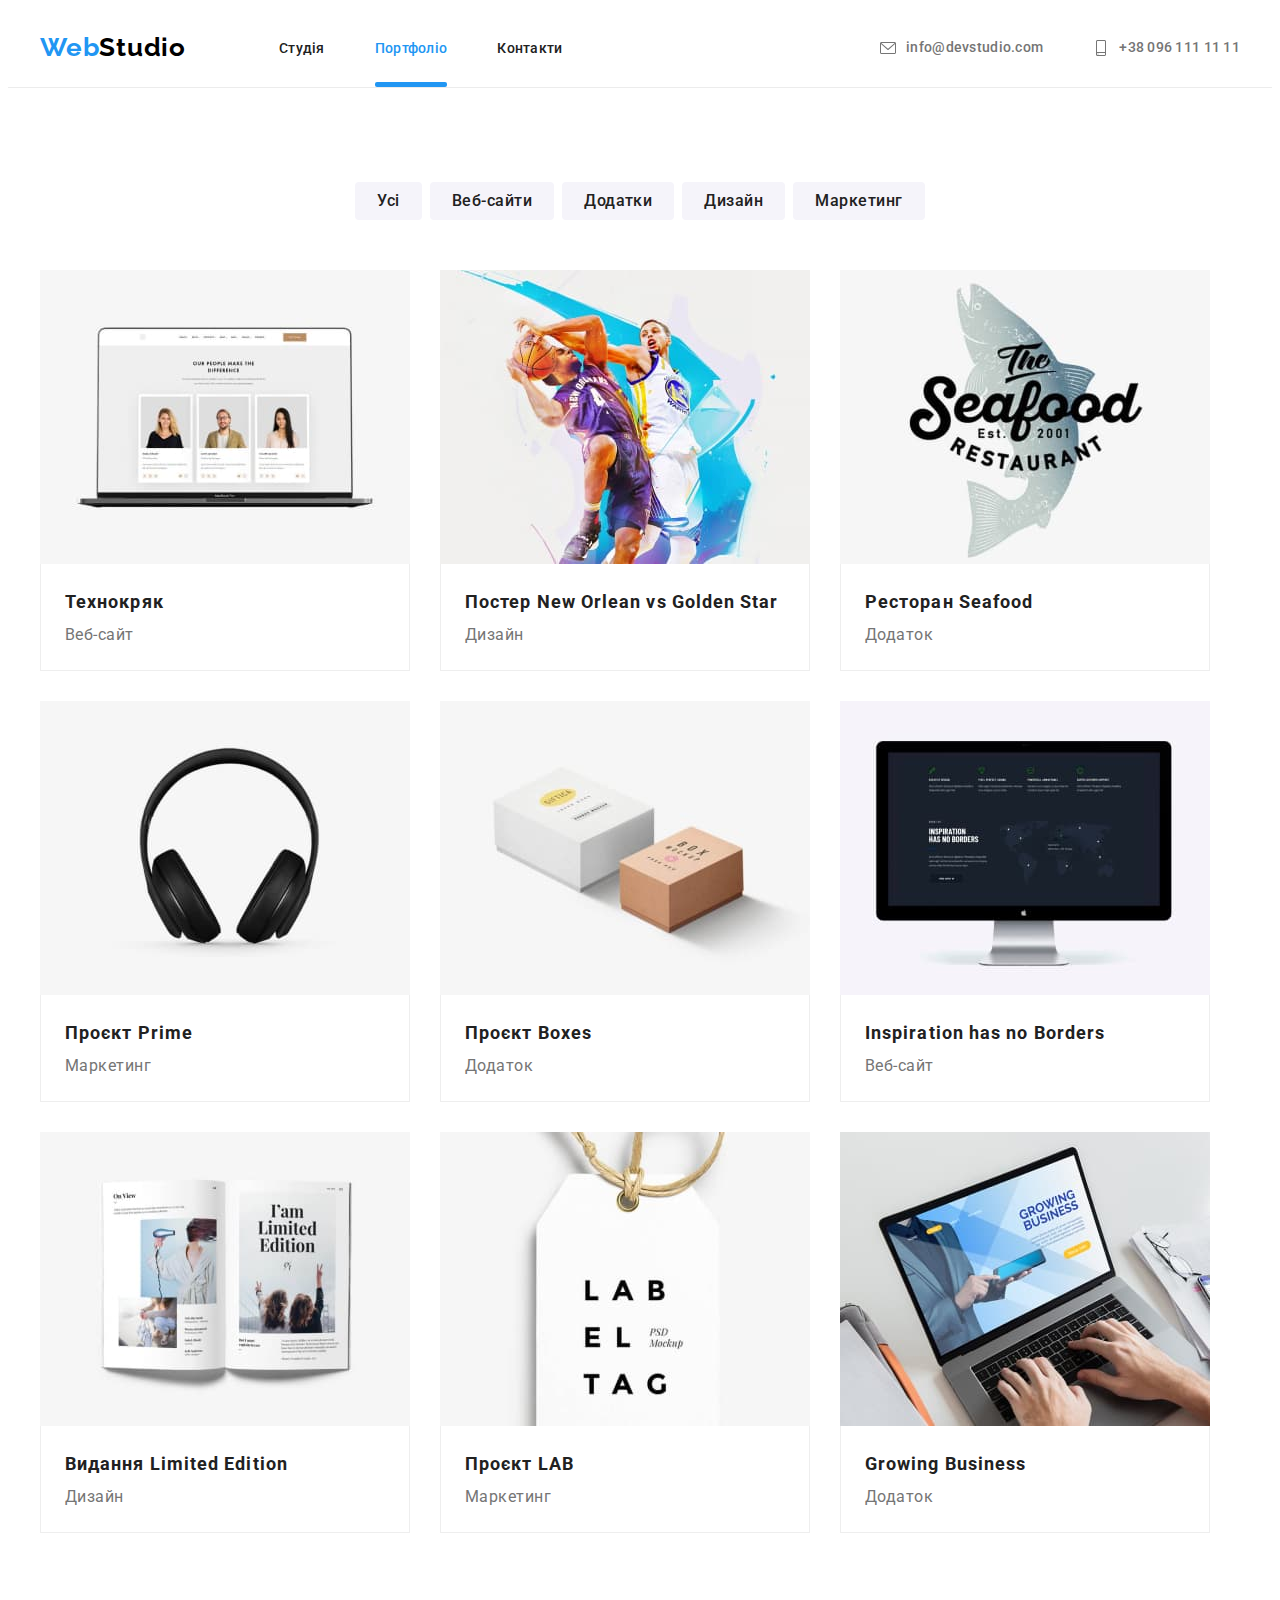
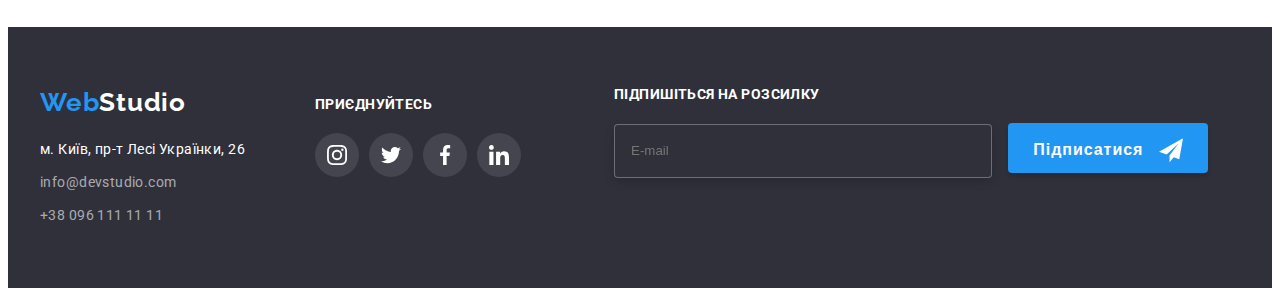
==== portfolio.html @ 396f87bf "Create Rep" ====
<!DOCTYPE html>
<html lang="uk">
  <head>
    <meta charset="UTF-8" />
    <meta http-equiv="X-UA-Compatible" content="IE=edge" />
    <meta name="viewport" content="width=device-width, initial-scale=1.0" />
    <title>Портфоліо</title>
    <link rel="preconnect" href="https://fonts.googleapis.com" />
    <link rel="preconnect" href="https://fonts.gstatic.com" crossorigin />
    <link
      href="https://fonts.googleapis.com/css2?family=Raleway:wght@700&family=Roboto:wght@400;500;700;900&display=swap"
      rel="stylesheet"
    />
    <link
      rel="stylesheet"
      href="https://cdnjs.cloudflare.com/ajax/libs/modern-normalize/1.1.0/modern-normalize.min.css"
      integrity="sha512-wpPYUAdjBVSE4KJnH1VR1HeZfpl1ub8YT/NKx4PuQ5NmX2tKuGu6U/JRp5y+Y8XG2tV+wKQpNHVUX03MfMFn9Q=="
      crossorigin="anonymous"
      referrerpolicy="no-referrer"
    />
    <link rel="stylesheet" href="./css/styles.css" />
  </head>
  <body>
    <!-- Шапка -->
    <header class="header">
      <div class="conteiner header-div">
        <nav class="flex nav-header">
          <a href="./index.html" class="logo"> <span class="web">Web</span>Studio </a>
          <ul class="list flex">
            <li>
              <a href="./index.html" class="header-link">Студія</a>
            </li>
            <li>
              <a href="./portfolio.html" class="header-link active">Портфоліо</a>
            </li>
            <li>
              <a href="/" class="header-link">Контакти</a>
            </li>
          </ul>
        </nav>
        <ul class="list flex head-ul">
          <!-- Посилання на почту -->
          <li class="li-header">
            <a href="mailto:info@devstudio.com" class="header-tel"
              ><svg class="header-icon">
                <use href="./images/icons.svg#icon-mail"></use></svg
              >info@devstudio.com</a
            >
          </li>
          <!-- Посилання на телефон -->
          <li>
            <a href="tel:+380961111111" class="header-tel"
              ><svg class="header-icon">
                <use href="./images/icons.svg#icon-smartphone"></use></svg
              >+38 096 111 11 11</a
            >
          </li>
        </ul>
      </div>
    </header>
    <!-- Меин -->
    <main>
      <section class="section">
        <div class="conteiner">
          <h1 hidden>Список</h1>
          <ul class="list flex portfo-btn">
            <li><button type="button" class="portfolio-btn">Усі</button></li>
            <li><button type="button" class="portfolio-btn">Веб-сайти</button></li>
            <li><button type="button" class="portfolio-btn">Додатки</button></li>
            <li><button type="button" class="portfolio-btn">Дизайн</button></li>
            <li><button type="button" class="portfolio-btn">Маркетинг</button></li>
          </ul>
          <ul class="list flex wrap">
            <li>
              <div class="overlay">
                <img src="./images/Технокряк.jpg" alt="Технокряк" width="370" height="294" />
                <div class="box">
                  <p class="technocrack">
                    Ресурс пропонує комплексні пропозиції з різним рівнем функціоналу та сервісів.
                    Все це дозволить відвідувачу отримати вичерпні відомості про компанію чи
                    приватну особу.
                  </p>
                </div>
              </div>
              <div class="cont-wrap">
                <h2 class="portfolio-tittle">Технокряк</h2>
                <p class="portfolio-text">Веб-сайт</p>
              </div>
            </li>
            <li>
              <div class="overlay">
                <img
                  src="./images/Постер.jpg"
                  alt="Баскетбольний постер"
                  width="370"
                  height="294"
                />
                <div class="box">
                  <p class="technocrack">
                    Ресурс пропонує комплексні пропозиції з різним рівнем функціоналу та сервісів.
                    Все це дозволить відвідувачу отримати вичерпні відомості про компанію чи
                    приватну особу.
                  </p>
                </div>
              </div>
              <div class="cont-wrap">
                <h2 class="portfolio-tittle">Постер New Orlean vs Golden Star</h2>
                <p class="portfolio-text">Дизайн</p>
              </div>
            </li>
            <li>
              <div class="overlay">
                <img
                  src="./images/Ресторан.jpg"
                  alt="Ресторан морскої їжі"
                  width="370"
                  height="294"
                />
                <div class="box">
                  <p class="technocrack">
                    Ресурс пропонує комплексні пропозиції з різним рівнем функціоналу та сервісів.
                    Все це дозволить відвідувачу отримати вичерпні відомості про компанію чи
                    приватну особу.
                  </p>
                </div>
              </div>
              <div class="cont-wrap">
                <h2 class="portfolio-tittle">Ресторан Seafood</h2>
                <p class="portfolio-text">Додаток</p>
              </div>
            </li>
            <li>
              <div class="overlay">
                <img src="./images/Навушники.jpg" alt="Навушники" width="370" height="294" />
                <div class="box">
                  <p class="technocrack">
                    Ресурс пропонує комплексні пропозиції з різним рівнем функціоналу та сервісів.
                    Все це дозволить відвідувачу отримати вичерпні відомості про компанію чи
                    приватну особу.
                  </p>
                </div>
              </div>
              <div class="cont-wrap">
                <h2 class="portfolio-tittle">Проєкт Prime</h2>
                <p class="portfolio-text">Маркетинг</p>
              </div>
            </li>
            <li>
              <div class="overlay">
                <img src="./images/Коробки.jpg" alt="Коробки" width="370" height="294" />
                <div class="box">
                  <p class="technocrack">
                    Ресурс пропонує комплексні пропозиції з різним рівнем функціоналу та сервісів.
                    Все це дозволить відвідувачу отримати вичерпні відомості про компанію чи
                    приватну особу.
                  </p>
                </div>
              </div>
              <div class="cont-wrap">
                <h2 class="portfolio-tittle">Проєкт Boxes</h2>
                <p class="portfolio-text">Додаток</p>
              </div>
            </li>
            <li>
              <div class="overlay">
                <img src="./images/Монітор.jpg" alt="Монітор" width="370" height="294" />
                <div class="box">
                  <p class="technocrack">
                    Ресурс пропонує комплексні пропозиції з різним рівнем функціоналу та сервісів.
                    Все це дозволить відвідувачу отримати вичерпні відомості про компанію чи
                    приватну особу.
                  </p>
                </div>
              </div>
              <div class="cont-wrap">
                <h2 class="portfolio-tittle">Inspiration has no Borders</h2>
                <p class="portfolio-text">Веб-сайт</p>
              </div>
            </li>
            <li>
              <div class="overlay">
                <img src="./images/Журнал.jpg" alt="Журнал" width="370" height="294" />
                <div class="box">
                  <p class="technocrack">
                    Ресурс пропонує комплексні пропозиції з різним рівнем функціоналу та сервісів.
                    Все це дозволить відвідувачу отримати вичерпні відомості про компанію чи
                    приватну особу.
                  </p>
                </div>
              </div>
              <div class="cont-wrap">
                <h2 class="portfolio-tittle">Видання Limited Edition</h2>
                <p class="portfolio-text">Дизайн</p>
              </div>
            </li>
            <li>
              <div class="overlay">
                <img src="./images/Бірка.jpg" alt="Бірка" width="370" height="294" />
                <div class="box">
                  <p class="technocrack">
                    Ресурс пропонує комплексні пропозиції з різним рівнем функціоналу та сервісів.
                    Все це дозволить відвідувачу отримати вичерпні відомості про компанію чи
                    приватну особу.
                  </p>
                </div>
              </div>
              <div class="cont-wrap">
                <h2 class="portfolio-tittle">Проєкт LAB</h2>
                <p class="portfolio-text">Маркетинг</p>
              </div>
            </li>
            <li>
              <div class="overlay">
                <img src="./images/Ноутбук.jpg" alt="Ноутбук" width="370" height="294" />
                <div class="box">
                  <p class="technocrack">
                    Ресурс пропонує комплексні пропозиції з різним рівнем функціоналу та сервісів.
                    Все це дозволить відвідувачу отримати вичерпні відомості про компанію чи
                    приватну особу.
                  </p>
                </div>
              </div>
              <div class="cont-wrap">
                <h2 class="portfolio-tittle">Growing Business</h2>
                <p class="portfolio-text">Додаток</p>
              </div>
            </li>
          </ul>
        </div>
      </section>
    </main>
    <!-- Футер -->
    <footer class="basement">
      <div class="conteiner flex">
        <div>
          <a href="https://vanvalera.github.io/goit-markup-hw-02/index.html" class="logo-footer">
            <span class="web">Web</span>Studio
          </a>
          <address class="style-address">
            <ul class="list">
              <li class="item-footer">
                <a href="https://goo.gl/maps/cJ9QzEwfVTvkRfvY8" class="list-address"
                  >м. Київ, пр-т Лесі Українки, 26</a
                >
              </li>
              <li class="item-footer">
                <a href="mailto:info@devstudio.com" class="list-tel">info@devstudio.com</a>
              </li>
              <li class="item-footer">
                <a href="tel:+380961111111" class="list-tel">+38 096 111 11 11</a>
              </li>
            </ul>
          </address>
        </div>
        <div class="footer-social">
          <h3 class="tittle-add">приєднуйтесь</h3>
          <ul class="flex list">
            <li class="Developer">
              <a href="/" class="icons-list-team borders"
                ><svg class="icon-our-team">
                  <use href="./images/icons.svg#icon-instagram"></use></svg
              ></a>
            </li>
            <li class="Developer">
              <a href="/" class="icons-list-team borders"
                ><svg class="icon-our-team">
                  <use href="./images/icons.svg#icon-twitter"></use></svg
              ></a>
            </li>
            <li class="Developer">
              <a href="/" class="icons-list-team borders"
                ><svg class="icon-our-team">
                  <use href="./images/icons.svg#icon-facebook"></use></svg
              ></a>
            </li>
            <li class="Developer">
              <a href="/" class="icons-list-team borders"
                ><svg class="icon-our-team">
                  <use href="./images/icons.svg#icon-linkedin"></use></svg
              ></a>
            </li>
          </ul>
        </div>
        <form class="footer-form">
          <label for="join" class="form-label-foot">Підпишіться на розсилку</label>
          <input type="email" class="form-input-foot" name="join" id="join" placeholder="E-mail" />
          <button type="submit" class="button-foot">
            Підписатися
            <span
              ><svg class="join-foot-icon">
                <use href="./images/icon-close.svg#icon-icon-send"></use></svg
            ></span>
          </button>
        </form>
      </div>
    </footer>
  </body>
</html>
---- css/styles.css ----
:root {
  --primary-header-color: #212121;
  --second-header-color: #757575;
  --accent-header-color: #2196f3;
  --primary-body-color: #ffffff;
  --second-body-color: #212121;
  --accent-body-color: #2196f3;
  --primary-footer-color: #ffffff;
  --second-footer-color: #2f303a;
  --accent-footer-color: #2196f3;
  --icons-primary-color: #afb1b8;
  --main-transition: 250ms cubic-bezier(0.4, 0, 0.2, 1);
}
body {
  font-family: 'Roboto', 'Raleway';
  color: #ffffff;
}
p,
h1,
h2,
h3,
h4,
h5,
h6 {
  margin: 0px;
}
ul {
  margin: 0px;
  padding-left: 0px;
}
img {
  display: block;
  max-height: 100%;
}
.list {
  list-style: none;
}
.flex {
  display: flex;
}
.conteiner {
  width: 1200px;
  padding: 0px 15px;
  margin: 0px auto;
}
.section {
  padding-top: 94px;
  padding-bottom: 94px;
}
/* ----------Header--------- */
.header {
  border-bottom: 1px solid #ececec;
}
.header-div {
  display: flex;
  align-items: center;
}
.nav-header {
  align-items: center;
}
.logo {
  padding-top: 24px;
  padding-bottom: 24px;

  color: #000000;
  font-family: 'Raleway';
  font-weight: 700;
  font-size: 26px;
  line-height: 1.19;
  letter-spacing: 0.03em;
  text-decoration: none;
}
.web {
  color: var(--accent-header-color);
}
.nav-header > ul {
  margin-left: 93px;
}
.nav-header li:not(:last-child) {
  margin-right: 50px;
}
.header-link {
  padding-top: 32px;
  padding-bottom: 31px;

  color: var(--primary-header-color);
  font-weight: 500;
  font-size: 14px;
  line-height: 1.14;
  letter-spacing: 0.02em;
  text-decoration: none;
  transition: var(--main-transition);
}
.li-header {
  margin-right: 50px;
}
.head-ul {
  margin-left: auto;
}
.header-tel {
  display: flex;
  align-items: center;
  padding-top: 32px;
  padding-bottom: 31px;

  color: var(--second-header-color);
  font-weight: 500;
  font-size: 14px;
  line-height: 1.14;
  letter-spacing: 0.02em;
  text-decoration: none;
  transition: var(--main-transition);
}
.header-link:hover,
.header-link:focus,
.header-tel:focus,
.header-tel:hover {
  color: var(--accent-header-color);
}
.header-icon {
  height: 16px;
  width: 16px;
  margin-right: 10px;
  fill: currentColor;
}
/* ---------Body---------- */
.hero {
  padding-top: 200px;
  padding-bottom: 200px;
  max-width: 1600px;
  height: 600px;
  margin-left: auto;
  margin-right: auto;
  background-image: linear-gradient(rgba(47, 48, 58, 0.4), rgba(47, 48, 58, 0.4)),
    url('../images/BackgroundFon.jpg');
  background-repeat: no-repeat;
}
.hero > .conteiner {
  text-align: center;
}
.hero-tittle {
  margin-bottom: 30px;

  color: var(--primary-body-color);
  font-weight: 900;
  font-size: 44px;
  line-height: 1.36;
  text-align: center;
  letter-spacing: 0.06em;
  text-transform: uppercase;
}
.hero-button {
  font-family: inherit;
  font-weight: 700;
  font-size: 16px;
  line-height: 1.88;
  align-items: center;
  text-align: center;
  letter-spacing: 0.06em;
  color: var(--second-body-color);
  width: 216px;
  height: 50px;
  cursor: pointer;
  box-shadow: 0px 4px 4px rgba(0, 0, 0, 0.15);
  border-radius: 4px;
  border-style: none;
}
.hero-button:hover,
.hero-button:focus {
  background: var(--accent-body-color);
  color: var(--primary-body-color);
  transition: var(--main-transition);
}

/* --------Opportunity-------- */
.opportunity > li:not(:last-child) {
  margin-right: 30px;
}
.opportunity {
  margin: 0px auto;
}
.opportunity > li {
  max-width: 270px;
}
.tittle-opportunity {
  margin-bottom: 10px;
  font-weight: 700;
  font-size: 14px;
  line-height: 1.14;
  letter-spacing: 0.03em;
  text-transform: uppercase;
  color: var(--second-body-color);
}
.text-opportunity {
  font-weight: 400;
  font-size: 14px;
  line-height: 1.71;
  letter-spacing: 0.03em;
  color: #757575;
}
.tittle-section {
  margin-bottom: 50px;
  font-weight: 700;
  font-size: 36px;
  line-height: 1.17;
  text-align: center;
  letter-spacing: 0.03em;
  color: var(--second-body-color);
}
.svg-opportunity {
  margin-bottom: 30px;
  display: flex;
  width: 270px;
  height: 120px;
  align-items: center;
  justify-content: center;
  background: #f5f4fa;
  border-radius: 4px;
  border: ;
}
.svg-icon-oppor {
  width: 70px;
  height: 70px;
}
/* ---------What We DO-------- */
.we-do > li:not(:last-child) {
  margin-right: 30px;
}
.section.what-we-do {
  padding-top: 0px;
}
/* ---------Section Наша Команда---------- */
.hero-team {
  background: #f5f4fa;
}
.tittle-team {
  margin-bottom: 50px;
  font-weight: 700;
  font-size: 36px;
  line-height: 1.17;
  text-align: center;
  letter-spacing: 0.03em;
  color: var(--second-body-color);
}
.tittle-team-worker {
  margin-top: 30px;
  margin-bottom: 10px;
  font-weight: 500;
  font-size: 16px;
  line-height: 1.19;
  text-align: center;
  letter-spacing: 0.03em;
  color: var(--second-body-color);
}
.list-worker {
  box-shadow: 0px 1px 3px rgba(0, 0, 0, 0.12), 0px 1px 1px rgba(0, 0, 0, 0.14),
    0px 2px 1px rgba(0, 0, 0, 0.2);
  border-radius: 0px 0px 4px 4px;
  background: var(--primary-body-color);
}
.hero-team .list-worker:not(:last-child) {
  margin-right: 30px;
}
.tittle-worker-text {
  margin-bottom: 16px;
  font-size: 16px;
  line-height: 1.19;
  text-align: center;
  letter-spacing: 0.03em;
  color: #757575;
}
.hero-team ul {
  margin: 0px;
}
.icons-list-team {
  display: flex;
  align-items: center;
  justify-content: center;
  width: 44px;
  height: 44px;
  fill: var(--icons-primary-color);
  transition: fill var(--main-transition);
}
.Developer:not(:last-child) {
  margin-right: 10px;
}
.Igor {
  margin-left: 32px;
  margin-bottom: 30px;
}
.icon-our-team {
  width: 20px;
  height: 20px;
}

.icons-list-team:hover,
.icons-list-team:focus {
  background-color: #2196f3;
  fill: var(--primary-body-color);
  border-radius: 50%;
}
/* -------Section Our Clients------- */
.link-svg-clients {
  display: flex;
  align-items: center;
  justify-content: center;
  width: 170px;
  height: 92px;
  border: 1px solid #afb1b8;
  border-radius: 4px;
  fill: #afb1b8;
  transition: var(--main-transition);
}
.link-svg-clients:hover {
  fill: #2196f3;
  border: 1px solid #2196f3;
}
.svg-clients {
  width: 106px;
  height: 60px;
}
.tittle-clients {
  margin-bottom: 50px;
  font-weight: 700;
  font-size: 36px;
  line-height: 42px;
  text-align: center;
  letter-spacing: 0.03em;
  color: #212121;
}
.flex-list-li:not(:last-child) {
  margin-right: 30px;
}
/* --------footer---------- */
.basement {
  padding-top: 60px;
  padding-bottom: 60px;
  background: var(--second-footer-color);
}
.logo-footer {
  font-family: 'Raleway';
  font-weight: 700;
  font-size: 26px;
  line-height: 1.19;
  letter-spacing: 0.03em;
  color: var(--primary-footer-color);
  text-decoration: none;
}
.list-address {
  margin-bottom: 9px;
  font-weight: 400;
  font-size: 14px;
  line-height: 1.71;
  letter-spacing: 0.03em;
  color: var(--primary-footer-color);
  text-decoration: none;
  transition: var(--main-transition);
}
.list-tel {
  font-size: 14px;
  line-height: 1.71;
  letter-spacing: 0.03em;
  color: rgba(255, 255, 255, 0.6);
  text-decoration: none;
  transition: var(--main-transition);
}
.list-tel:hover,
.list-tel:focus {
  color: var(--accent-footer-color);
}
.list-address:hover,
.list-address:focus {
  color: var(--accent-footer-color);
}
.style-address {
  padding-top: 20px;
  font-style: inherit;
}
.basement ul {
  margin-top: 0px;
  margin-bottom: 0px;
}
.item-footer:not(:last-child) {
  margin-bottom: 9px;
}
.footer-social {
  margin-top: 10px;
  margin-left: 70px;
}
.tittle-add {
  margin-bottom: 20px;
  font-weight: 700;
  font-size: 14px;
  line-height: 1.14;
  letter-spacing: 0.03em;
  text-transform: uppercase;

  color: #ffffff;
}
.icons-list-team.borders {
  fill: #ffffff;
  border-radius: 50%;
  background: rgba(255, 255, 255, 0.1);
  transition: var(--main-transition);
}
.icons-list-team.borders:hover,
.icons-list-team.borders:focus {
  background-color: #2196f3;
}
/* ---------Body Portfolio---------- */
.portfolio-btn {
  margin-bottom: 50px;
  padding: 6px 22px;
  font-family: inherit;
  font-weight: 500;
  font-size: 16px;
  line-height: 1.62;
  text-align: center;
  letter-spacing: 0.03em;
  color: var(--second-body-color);
  height: 38px;
  left: 548px;
  top: 174px;
  background: #f5f4fa;
  border-radius: 4px;
  cursor: pointer;
  border: none;
  transition: var(--main-transition);
}
.portfolio-btn:hover,
.portfolio-btn:focus {
  background: #2196f3;
  color: var(--primary-body-color);
  box-shadow: 0px 3px 1px rgba(0, 0, 0, 0.1), 0px 1px 2px rgba(0, 0, 0, 0.08),
    0px 2px 2px rgba(0, 0, 0, 0.12);
}
.portfolio-tittle {
  padding-top: 20px;
  margin-left: 24px;
  font-weight: 700;
  font-size: 18px;
  line-height: 2;
  letter-spacing: 0.06em;
  color: var(--second-body-color);
}
.portfolio-text {
  margin-bottom: 20px;
  margin-left: 24px;
  font-size: 16px;
  line-height: 1.88;
  letter-spacing: 0.03em;
  color: #757575;
}
.portfo-btn {
  justify-content: center;
}
.portfo-btn > li:not(:last-child) {
  margin-right: 8px;
}
.wrap {
  flex-wrap: wrap;
}
.cont-wrap {
  border-right: 1px solid #eeeeee;
  border-bottom: 1px solid #eeeeee;
  border-left: 1px solid #eeeeee;
}
.list.flex.wrap > li:not(:nth-child(3n)) {
  margin-right: 30px;
}
.list.flex.wrap > li:not(:nth-last-child(-n + 3)) {
  margin-bottom: 30px;
}
.list.flex.wrap > li:hover {
  cursor: pointer;
  box-shadow: 0px 1px 1px rgba(0, 0, 0, 0.12), 0px 4px 4px rgba(0, 0, 0, 0.06),
    1px 4px 6px rgba(0, 0, 0, 0.16);
  transition: var(--main-transition);
}
/* -----------Animations------------ */
.overlay {
  position: relative;
  overflow: hidden;
}
.box {
  display: flex;
  position: absolute;
  top: 0;
  width: 100%;
  height: 100%;
  background: rgba(33, 150, 243, 0.9);
  opacity: 0;
  transform: translateY(100%);
  transition: transform var(--main-transition);
}
.list.flex.wrap > li:hover .box {
  transform: translateY(0);
  opacity: 1;
}
.technocrack {
  display: flex;
  font-size: 18px;
  line-height: 1.56;
  letter-spacing: 0.03em;
  color: var(--primary-body-color);
  text-align: center;
  align-items: center;
  margin-left: 24px;
  margin-right: 24px;
}
.index-overlay {
  position: relative;
}
.box-decoration {
  display: flex;
  position: absolute;
  width: 100%;
  justify-content: center;
  height: 70px;
  background: rgba(47, 48, 58, 0.8);
  transform: translateY(-70px);
}
.box-decoration-tittle {
  display: flex;
  align-items: center;
  font-weight: 700;
  font-size: 14px;
  line-height: 1.14;
  letter-spacing: 0.03em;
  text-transform: uppercase;

  color: var(--primary-body-color);
}
.active {
  color: #2196f3;
  position: relative;
}
.active::after {
  content: '';
  left: 0;
  bottom: 0;
  display: block;
  position: absolute;
  width: 100%;
  height: 5px;
  background: #2196f3;
  border-radius: 2px;
}

/* ---------Modal Window-------- */
.backdrop {
  position: fixed;
  top: 0;
  left: 0;

  width: 100%;
  height: 100%;

  background: rgba(0, 0, 0, 0.2);
  transition: var(--main-transition);
}
.backdrop.is-hidden {
  visibility: hidden;
  opacity: 0;
  pointer-events: none;
}
.modal {
  padding: 40px;
  position: absolute;
  top: 50%;
  left: 50%;
  transform: translate(-50%, -50%);

  min-width: 528px;
  min-height: 581px;

  background: #ffffff;
  box-shadow: 0px 1px 3px rgba(0, 0, 0, 0.12), 0px 1px 1px rgba(0, 0, 0, 0.14),
    0px 2px 1px rgba(0, 0, 0, 0.2);
  border-radius: 4px;
}
.modal-button-close {
  cursor: pointer;
  display: flex;
  position: absolute;
  top: 8px;
  right: 8px;
  justify-content: center;
  align-items: center;

  width: 30px;
  height: 30px;
  padding: 0;

  border: 1px solid rgba(0, 0, 0, 0.1);
  border-radius: 50%;
  background-color: #ffffff;
  transition: var(--main-transition);
}
.modal-tittle {
  margin-bottom: 12px;
  font-weight: 700;
  font-size: 20px;
  line-height: 1.15;
  text-align: center;
  letter-spacing: 0.03em;
  color: #212121;
}
.form-field {
  color: #212121;
  display: block;
  margin-bottom: 10px;
}
.form-input {
  width: 100%;
  height: 40px;
  border: 1px solid rgba(33, 33, 33, 0.2);
  border-radius: 4px;
  padding-left: 42px;
  transition: var(--main-transition);
}
.form-area {
  margin-bottom: 20px;
  padding: 12px 16px;
  width: 100%;
  height: 120px;
  border: 1px solid rgba(33, 33, 33, 0.2);
  border-radius: 4px;
  transition: var(--main-transition);
}
.form-label {
  font-size: 12px;
  line-height: 1.17;
  letter-spacing: 0.01em;
  color: #757575;
}
.form-area::placeholder {
  font-weight: 400;
  font-size: 12px;
  line-height: 1.17;
  letter-spacing: 0.01em;
  color: rgba(117, 117, 117, 0.5);
}
.form-field label {
  display: block;
  margin-bottom: 4px;
}
.check-label {
  font-size: 14px;
  line-height: 1.71;
  letter-spacing: 0.03em;
  color: #757575;
  display: flex;
  align-items: center;
}
.button-submit {
  display: block;
  width: 200px;
  height: 50px;
  margin: auto;
  cursor: pointer;

  background: #2196f3;
  box-shadow: 0px 4px 4px rgba(0, 0, 0, 0.15);
  border-radius: 4px;
  border: none;
  color: #ffffff;
  font-weight: 700;
  font-size: 16px;
  line-height: 1.87;
  letter-spacing: 0.06em;
}
.checkbox-link {
  margin-left: 5px;
  font-size: 14px;
  line-height: 1.71;
  letter-spacing: 0.03em;
  color: #2196f3;
}
.checkbox {
  margin-left: 12px;
  margin-bottom: 30px;
}
.checkbox-phone {
  width: 18px;
  height: 18px;
}
.icon-phone {
  position: absolute;
  top: 50%;
  left: 12px;
  transform: translateY(-50%);
}
.input-icon {
  position: relative;
}
.form-input:hover,
.form-input:focus {
  border-color: #2196f3;
  outline: transparent;
}
.form-input:focus + svg,
.form-input:hover + svg {
  fill: #2196f3;
}
.form-area:hover,
.form-area:focus {
  border-color: #2196f3;
  outline: transparent;
}
.modal-button-close:hover > svg,
.modal-button-close:focus > svg {
  fill: #2196f3;
}
.check-label::before {
  content: '';
  width: 16px;
  height: 15px;
  border: 2px solid #303030;
  border-radius: 2px;
  margin-right: 7px;
  margin-left: 12px;
}
.checkbox:checked + label::before {
  border: none;
  background-repeat: no-repeat;
  background-image: url(../images/check.svg);
  background-color: #2196f3;
  background-position: center;
}
.agreament {
  margin-bottom: 30px;
}
textarea {
  resize: none;
}
.form-input-foot {
  width: 358px;
  margin-right: 12px;
  height: 50px;
  border: 1px solid rgba(255, 255, 255, 0.3);
  filter: drop-shadow(0px 4px 4px rgba(0, 0, 0, 0.15));
  border-radius: 4px;
  outline: transparent;
  background-color: #2f303a;
  padding-left: 16px;
  transition: var(--main-transition);
  color: rgba(255, 255, 255, 0.6);
}
.form-label-foot {
  display: block;
  margin-bottom: 20px;
  font-weight: 700;
  font-size: 14px;
  line-height: 1.14;
  letter-spacing: 0.03em;
  text-transform: uppercase;
  color: #ffffff;
}
.footer-form {
  margin-left: 93px;
}
.button-foot {
  cursor: pointer;
  width: 200px;
  height: 50px;
  background: #2196f3;
  box-shadow: 0px 4px 4px rgba(0, 0, 0, 0.15);
  border-radius: 4px;
  border: none;
  font-weight: 700;
  font-size: 16px;
  line-height: 1.86;
  align-items: center;
  text-align: center;
  letter-spacing: 0.06em;
  color: #ffffff;
}
.join-foot-icon {
  width: 24px;
  height: 24px;
  margin-left: 10px;
  transform: translateY(30%);
}
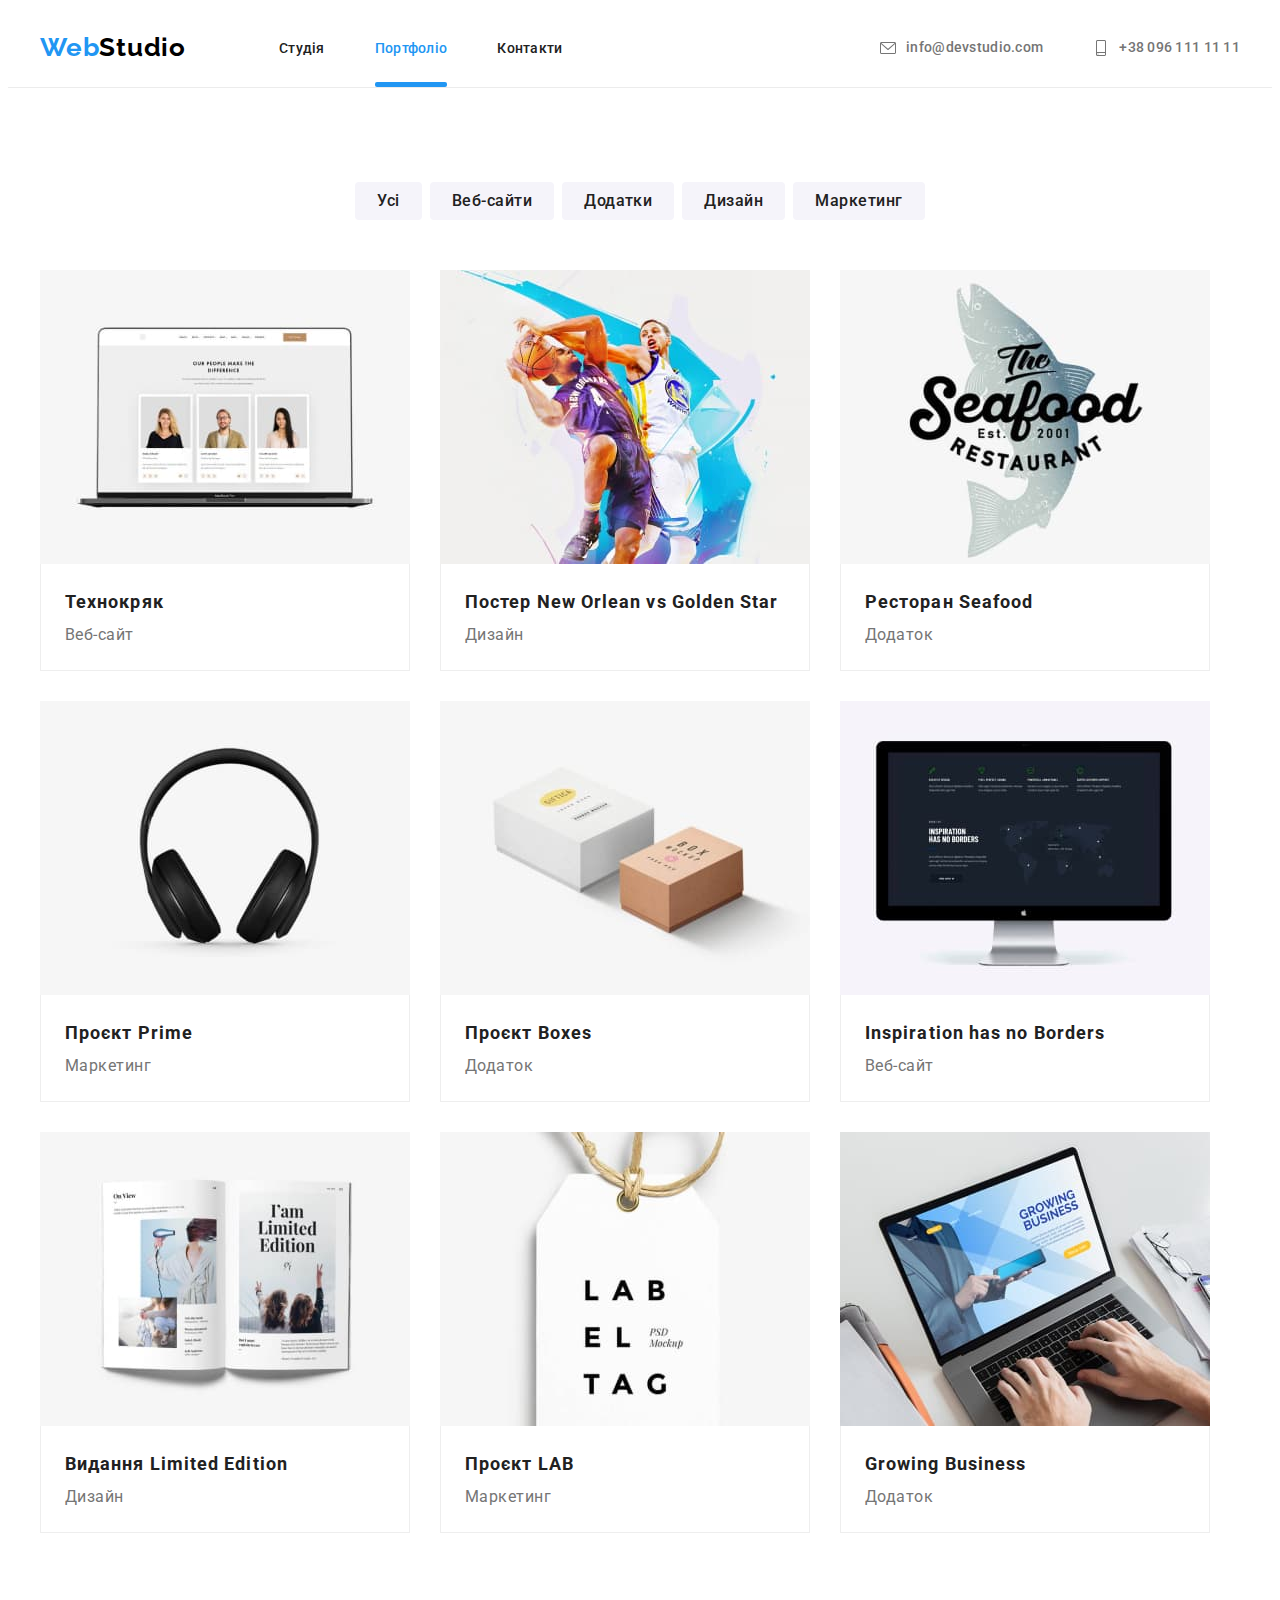
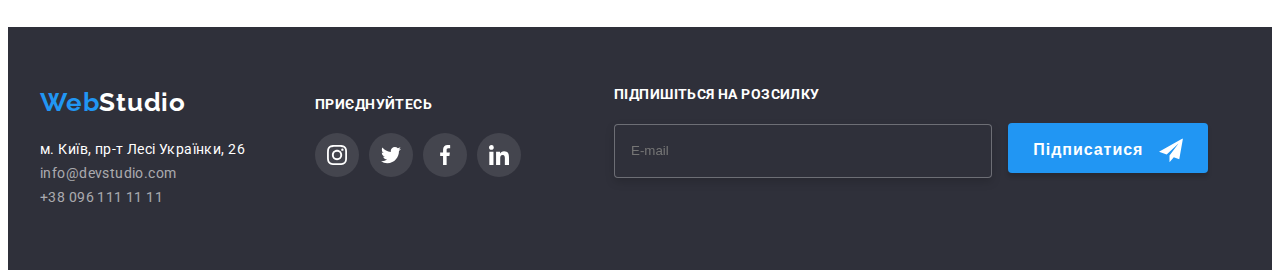
==== commit 43622487: "Stage 1.0" ====
--- a/portfolio.html
+++ b/portfolio.html
@@ -18,39 +18,39 @@
       crossorigin="anonymous"
       referrerpolicy="no-referrer"
     />
-    <link rel="stylesheet" href="./css/styles.css" />
+    <link rel="stylesheet" href="./css/main.min.css" />
   </head>
   <body>
     <!-- Шапка -->
     <header class="header">
       <div class="conteiner header-div">
-        <nav class="flex nav-header">
-          <a href="./index.html" class="logo"> <span class="web">Web</span>Studio </a>
+        <nav class="flex header-div__nav">
+          <a href="./index.html" class="header-div__logo"> <span class="web">Web</span>Studio </a>
           <ul class="list flex">
             <li>
-              <a href="./index.html" class="header-link">Студія</a>
-            </li>
-            <li>
-              <a href="./portfolio.html" class="header-link active">Портфоліо</a>
-            </li>
-            <li>
-              <a href="/" class="header-link">Контакти</a>
+              <a href="./index.html" class="header-div__link">Студія</a>
+            </li>
+            <li>
+              <a href="./portfolio.html" class="header-div__link active">Портфоліо</a>
+            </li>
+            <li>
+              <a href="/" class="header-div__link">Контакти</a>
             </li>
           </ul>
         </nav>
-        <ul class="list flex head-ul">
+        <ul class="list flex header-nav">
           <!-- Посилання на почту -->
-          <li class="li-header">
-            <a href="mailto:info@devstudio.com" class="header-tel"
-              ><svg class="header-icon">
+          <li class="header-nav_list">
+            <a href="mailto:info@devstudio.com" class="header-nav__tel"
+              ><svg class="header-nav__icon">
                 <use href="./images/icons.svg#icon-mail"></use></svg
               >info@devstudio.com</a
             >
           </li>
           <!-- Посилання на телефон -->
           <li>
-            <a href="tel:+380961111111" class="header-tel"
-              ><svg class="header-icon">
+            <a href="tel:+380961111111" class="header-nav__tel"
+              ><svg class="header-nav__icon">
                 <use href="./images/icons.svg#icon-smartphone"></use></svg
               >+38 096 111 11 11</a
             >
@@ -63,28 +63,28 @@
       <section class="section">
         <div class="conteiner">
           <h1 hidden>Список</h1>
-          <ul class="list flex portfo-btn">
-            <li><button type="button" class="portfolio-btn">Усі</button></li>
-            <li><button type="button" class="portfolio-btn">Веб-сайти</button></li>
-            <li><button type="button" class="portfolio-btn">Додатки</button></li>
-            <li><button type="button" class="portfolio-btn">Дизайн</button></li>
-            <li><button type="button" class="portfolio-btn">Маркетинг</button></li>
+          <ul class="list flex button-portfolio">
+            <li><button type="button" class="button-portfolio__list">Усі</button></li>
+            <li><button type="button" class="button-portfolio__list">Веб-сайти</button></li>
+            <li><button type="button" class="button-portfolio__list">Додатки</button></li>
+            <li><button type="button" class="button-portfolio__list">Дизайн</button></li>
+            <li><button type="button" class="button-portfolio__list">Маркетинг</button></li>
           </ul>
           <ul class="list flex wrap">
             <li>
               <div class="overlay">
                 <img src="./images/Технокряк.jpg" alt="Технокряк" width="370" height="294" />
                 <div class="box">
-                  <p class="technocrack">
-                    Ресурс пропонує комплексні пропозиції з різним рівнем функціоналу та сервісів.
-                    Все це дозволить відвідувачу отримати вичерпні відомості про компанію чи
-                    приватну особу.
-                  </p>
-                </div>
-              </div>
-              <div class="cont-wrap">
-                <h2 class="portfolio-tittle">Технокряк</h2>
-                <p class="portfolio-text">Веб-сайт</p>
+                  <p class="overlay-technocrack">
+                    Ресурс пропонує комплексні пропозиції з різним рівнем функціоналу та сервісів.
+                    Все це дозволить відвідувачу отримати вичерпні відомості про компанію чи
+                    приватну особу.
+                  </p>
+                </div>
+              </div>
+              <div class="portfolio-content">
+                <h2 class="portfolio-content__tittle">Технокряк</h2>
+                <p class="portfolio-content__text">Веб-сайт</p>
               </div>
             </li>
             <li>
@@ -96,16 +96,16 @@
                   height="294"
                 />
                 <div class="box">
-                  <p class="technocrack">
-                    Ресурс пропонує комплексні пропозиції з різним рівнем функціоналу та сервісів.
-                    Все це дозволить відвідувачу отримати вичерпні відомості про компанію чи
-                    приватну особу.
-                  </p>
-                </div>
-              </div>
-              <div class="cont-wrap">
-                <h2 class="portfolio-tittle">Постер New Orlean vs Golden Star</h2>
-                <p class="portfolio-text">Дизайн</p>
+                  <p class="overlay-technocrack">
+                    Ресурс пропонує комплексні пропозиції з різним рівнем функціоналу та сервісів.
+                    Все це дозволить відвідувачу отримати вичерпні відомості про компанію чи
+                    приватну особу.
+                  </p>
+                </div>
+              </div>
+              <div class="portfolio-content">
+                <h2 class="portfolio-content__tittle">Постер New Orlean vs Golden Star</h2>
+                <p class="portfolio-content__text">Дизайн</p>
               </div>
             </li>
             <li>
@@ -117,112 +117,112 @@
                   height="294"
                 />
                 <div class="box">
-                  <p class="technocrack">
-                    Ресурс пропонує комплексні пропозиції з різним рівнем функціоналу та сервісів.
-                    Все це дозволить відвідувачу отримати вичерпні відомості про компанію чи
-                    приватну особу.
-                  </p>
-                </div>
-              </div>
-              <div class="cont-wrap">
-                <h2 class="portfolio-tittle">Ресторан Seafood</h2>
-                <p class="portfolio-text">Додаток</p>
+                  <p class="overlay-technocrack">
+                    Ресурс пропонує комплексні пропозиції з різним рівнем функціоналу та сервісів.
+                    Все це дозволить відвідувачу отримати вичерпні відомості про компанію чи
+                    приватну особу.
+                  </p>
+                </div>
+              </div>
+              <div class="portfolio-content">
+                <h2 class="portfolio-content__tittle">Ресторан Seafood</h2>
+                <p class="portfolio-content__text">Додаток</p>
               </div>
             </li>
             <li>
               <div class="overlay">
                 <img src="./images/Навушники.jpg" alt="Навушники" width="370" height="294" />
                 <div class="box">
-                  <p class="technocrack">
-                    Ресурс пропонує комплексні пропозиції з різним рівнем функціоналу та сервісів.
-                    Все це дозволить відвідувачу отримати вичерпні відомості про компанію чи
-                    приватну особу.
-                  </p>
-                </div>
-              </div>
-              <div class="cont-wrap">
-                <h2 class="portfolio-tittle">Проєкт Prime</h2>
-                <p class="portfolio-text">Маркетинг</p>
+                  <p class="overlay-technocrack">
+                    Ресурс пропонує комплексні пропозиції з різним рівнем функціоналу та сервісів.
+                    Все це дозволить відвідувачу отримати вичерпні відомості про компанію чи
+                    приватну особу.
+                  </p>
+                </div>
+              </div>
+              <div class="portfolio-content">
+                <h2 class="portfolio-content__tittle">Проєкт Prime</h2>
+                <p class="portfolio-content__text">Маркетинг</p>
               </div>
             </li>
             <li>
               <div class="overlay">
                 <img src="./images/Коробки.jpg" alt="Коробки" width="370" height="294" />
                 <div class="box">
-                  <p class="technocrack">
-                    Ресурс пропонує комплексні пропозиції з різним рівнем функціоналу та сервісів.
-                    Все це дозволить відвідувачу отримати вичерпні відомості про компанію чи
-                    приватну особу.
-                  </p>
-                </div>
-              </div>
-              <div class="cont-wrap">
-                <h2 class="portfolio-tittle">Проєкт Boxes</h2>
-                <p class="portfolio-text">Додаток</p>
+                  <p class="overlay-technocrack">
+                    Ресурс пропонує комплексні пропозиції з різним рівнем функціоналу та сервісів.
+                    Все це дозволить відвідувачу отримати вичерпні відомості про компанію чи
+                    приватну особу.
+                  </p>
+                </div>
+              </div>
+              <div class="portfolio-content">
+                <h2 class="portfolio-content__tittle">Проєкт Boxes</h2>
+                <p class="portfolio-content__text">Додаток</p>
               </div>
             </li>
             <li>
               <div class="overlay">
                 <img src="./images/Монітор.jpg" alt="Монітор" width="370" height="294" />
                 <div class="box">
-                  <p class="technocrack">
-                    Ресурс пропонує комплексні пропозиції з різним рівнем функціоналу та сервісів.
-                    Все це дозволить відвідувачу отримати вичерпні відомості про компанію чи
-                    приватну особу.
-                  </p>
-                </div>
-              </div>
-              <div class="cont-wrap">
-                <h2 class="portfolio-tittle">Inspiration has no Borders</h2>
-                <p class="portfolio-text">Веб-сайт</p>
+                  <p class="overlay-technocrack">
+                    Ресурс пропонує комплексні пропозиції з різним рівнем функціоналу та сервісів.
+                    Все це дозволить відвідувачу отримати вичерпні відомості про компанію чи
+                    приватну особу.
+                  </p>
+                </div>
+              </div>
+              <div class="portfolio-content">
+                <h2 class="portfolio-content__tittle">Inspiration has no Borders</h2>
+                <p class="portfolio-content__text">Веб-сайт</p>
               </div>
             </li>
             <li>
               <div class="overlay">
                 <img src="./images/Журнал.jpg" alt="Журнал" width="370" height="294" />
                 <div class="box">
-                  <p class="technocrack">
-                    Ресурс пропонує комплексні пропозиції з різним рівнем функціоналу та сервісів.
-                    Все це дозволить відвідувачу отримати вичерпні відомості про компанію чи
-                    приватну особу.
-                  </p>
-                </div>
-              </div>
-              <div class="cont-wrap">
-                <h2 class="portfolio-tittle">Видання Limited Edition</h2>
-                <p class="portfolio-text">Дизайн</p>
+                  <p class="overlay-technocrack">
+                    Ресурс пропонує комплексні пропозиції з різним рівнем функціоналу та сервісів.
+                    Все це дозволить відвідувачу отримати вичерпні відомості про компанію чи
+                    приватну особу.
+                  </p>
+                </div>
+              </div>
+              <div class="portfolio-content">
+                <h2 class="portfolio-content__tittle">Видання Limited Edition</h2>
+                <p class="portfolio-content__text">Дизайн</p>
               </div>
             </li>
             <li>
               <div class="overlay">
                 <img src="./images/Бірка.jpg" alt="Бірка" width="370" height="294" />
                 <div class="box">
-                  <p class="technocrack">
-                    Ресурс пропонує комплексні пропозиції з різним рівнем функціоналу та сервісів.
-                    Все це дозволить відвідувачу отримати вичерпні відомості про компанію чи
-                    приватну особу.
-                  </p>
-                </div>
-              </div>
-              <div class="cont-wrap">
-                <h2 class="portfolio-tittle">Проєкт LAB</h2>
-                <p class="portfolio-text">Маркетинг</p>
+                  <p class="overlay-technocrack">
+                    Ресурс пропонує комплексні пропозиції з різним рівнем функціоналу та сервісів.
+                    Все це дозволить відвідувачу отримати вичерпні відомості про компанію чи
+                    приватну особу.
+                  </p>
+                </div>
+              </div>
+              <div class="portfolio-content">
+                <h2 class="portfolio-content__tittle">Проєкт LAB</h2>
+                <p class="portfolio-content__text">Маркетинг</p>
               </div>
             </li>
             <li>
               <div class="overlay">
                 <img src="./images/Ноутбук.jpg" alt="Ноутбук" width="370" height="294" />
                 <div class="box">
-                  <p class="technocrack">
-                    Ресурс пропонує комплексні пропозиції з різним рівнем функціоналу та сервісів.
-                    Все це дозволить відвідувачу отримати вичерпні відомості про компанію чи
-                    приватну особу.
-                  </p>
-                </div>
-              </div>
-              <div class="cont-wrap">
-                <h2 class="portfolio-tittle">Growing Business</h2>
-                <p class="portfolio-text">Додаток</p>
+                  <p class="overlay-technocrack">
+                    Ресурс пропонує комплексні пропозиції з різним рівнем функціоналу та сервісів.
+                    Все це дозволить відвідувачу отримати вичерпні відомості про компанію чи
+                    приватну особу.
+                  </p>
+                </div>
+              </div>
+              <div class="portfolio-content">
+                <h2 class="portfolio-content__tittle">Growing Business</h2>
+                <p class="portfolio-content__text">Додаток</p>
               </div>
             </li>
           </ul>
@@ -233,49 +233,49 @@
     <footer class="basement">
       <div class="conteiner flex">
         <div>
-          <a href="https://vanvalera.github.io/goit-markup-hw-02/index.html" class="logo-footer">
+          <a href="https://vanvalera.github.io/goit-markup-hw-02/index.html" class="basement__logo">
             <span class="web">Web</span>Studio
           </a>
-          <address class="style-address">
+          <address class="adress-style">
             <ul class="list">
-              <li class="item-footer">
-                <a href="https://goo.gl/maps/cJ9QzEwfVTvkRfvY8" class="list-address"
+              <li class="adress-style__item">
+                <a href="https://goo.gl/maps/cJ9QzEwfVTvkRfvY8" class="adress-style__link"
                   >м. Київ, пр-т Лесі Українки, 26</a
                 >
               </li>
-              <li class="item-footer">
-                <a href="mailto:info@devstudio.com" class="list-tel">info@devstudio.com</a>
+              <li class="adress-style__item">
+                <a href="mailto:info@devstudio.com" class="adress-style__tel">info@devstudio.com</a>
               </li>
-              <li class="item-footer">
-                <a href="tel:+380961111111" class="list-tel">+38 096 111 11 11</a>
+              <li class="adress-style__item">
+                <a href="tel:+380961111111" class="adress-style__tel">+38 096 111 11 11</a>
               </li>
             </ul>
           </address>
         </div>
         <div class="footer-social">
-          <h3 class="tittle-add">приєднуйтесь</h3>
+          <h3 class="footer-social__tittle">приєднуйтесь</h3>
           <ul class="flex list">
             <li class="Developer">
-              <a href="/" class="icons-list-team borders"
-                ><svg class="icon-our-team">
+              <a href="/" class="Developer__icons Developer__borders"
+                ><svg class="Developer__svg">
                   <use href="./images/icons.svg#icon-instagram"></use></svg
               ></a>
             </li>
             <li class="Developer">
-              <a href="/" class="icons-list-team borders"
-                ><svg class="icon-our-team">
+              <a href="/" class="Developer__icons Developer__borders"
+                ><svg class="Developer__svg">
                   <use href="./images/icons.svg#icon-twitter"></use></svg
               ></a>
             </li>
             <li class="Developer">
-              <a href="/" class="icons-list-team borders"
-                ><svg class="icon-our-team">
+              <a href="/" class="Developer__icons Developer__borders"
+                ><svg class="Developer__svg">
                   <use href="./images/icons.svg#icon-facebook"></use></svg
               ></a>
             </li>
             <li class="Developer">
-              <a href="/" class="icons-list-team borders"
-                ><svg class="icon-our-team">
+              <a href="/" class="Developer__icons Developer__borders"
+                ><svg class="Developer__svg">
                   <use href="./images/icons.svg#icon-linkedin"></use></svg
               ></a>
             </li>
--- a/css/main.min.css
+++ b/css/main.min.css
@@ -0,0 +1 @@
+:root{--primary-header-color: #212121;--second-header-color: #757575;--accent-header-color: #2196f3;--primary-body-color: #ffffff;--second-body-color: #212121;--accent-body-color: #2196f3;--primary-footer-color: #ffffff;--second-footer-color: #2f303a;--accent-footer-color: #2196f3;--icons-primary-color: #afb1b8;--main-transition: 250ms cubic-bezier(0.4, 0, 0.2, 1)}body{font-family:"Roboto","Raleway";color:#fff}p,h1,h2,h3,h4,h5,h6{margin:0px}ul{margin:0px;padding-left:0px}img{display:block;max-height:100%}.list{list-style:none}.flex{display:flex}.conteiner{width:1200px;padding:0px 15px;margin:0px auto}.section{padding-top:94px;padding-bottom:94px}.header{border-bottom:1px solid #ececec}.header-div{display:flex;align-items:center}.header-div__nav{align-items:center}.header-div__logo{padding-top:24px;padding-bottom:24px;color:#000;font-family:"Raleway";font-weight:700;font-size:26px;line-height:1.19;letter-spacing:.03em;text-decoration:none}.web{color:var(--accent-header-color)}.header-div__nav>ul{margin-left:93px}.header-div__nav li:not(:last-child){margin-right:50px}.header-div__link{padding-top:32px;padding-bottom:31px;color:var(--primary-header-color);font-weight:500;font-size:14px;line-height:1.14;letter-spacing:.02em;text-decoration:none;transition:var(--main-transition)}.header-nav_list{margin-right:50px}.header-nav{margin-left:auto}.header-nav__tel{display:flex;align-items:center;padding-top:32px;padding-bottom:31px;color:var(--second-header-color);font-weight:500;font-size:14px;line-height:1.14;letter-spacing:.02em;text-decoration:none;transition:var(--main-transition)}.header-div__link:hover,.header-div__link:focus,.header-nav__tel:focus,.header-nav__tel:hover{color:var(--accent-header-color)}.header-nav__icon{height:16px;width:16px;margin-right:10px;fill:currentColor}.hero{padding-top:200px;padding-bottom:200px;max-width:1600px;height:600px;margin-left:auto;margin-right:auto;background-image:linear-gradient(rgba(47, 48, 58, 0.4), rgba(47, 48, 58, 0.4)),url("../images/BackgroundFon.jpg");background-repeat:no-repeat}.hero>.conteiner{text-align:center}.hero__tittle{margin-bottom:30px;color:var(--primary-body-color);font-weight:900;font-size:44px;line-height:1.36;text-align:center;letter-spacing:.06em;text-transform:uppercase}.hero__button{font-family:inherit;font-weight:700;font-size:16px;line-height:1.88;align-items:center;text-align:center;letter-spacing:.06em;color:var(--second-body-color);width:216px;height:50px;cursor:pointer;box-shadow:0px 4px 4px rgba(0,0,0,.15);border-radius:4px;border-style:none}.hero__button:hover,.hero__button:focus{background:var(--accent-body-color);color:var(--primary-body-color);transition:var(--main-transition)}.opportunity>li:not(:last-child){margin-right:30px}.opportunity{margin:0px auto}.opportunity>li{max-width:270px}.tittle-opportunity{margin-bottom:10px;font-weight:700;font-size:14px;line-height:1.14;letter-spacing:.03em;text-transform:uppercase;color:var(--second-body-color)}.text-opportunity{font-weight:400;font-size:14px;line-height:1.71;letter-spacing:.03em;color:#757575}.tittle-section{margin-bottom:50px;font-weight:700;font-size:36px;line-height:1.17;text-align:center;letter-spacing:.03em;color:var(--second-body-color)}.oppotunity__icon{margin-bottom:30px;display:flex;width:270px;height:120px;align-items:center;justify-content:center;background:#f5f4fa;border-radius:4px}.oppotunity__svg{width:70px;height:70px}.what-we-do__ul>li:not(:last-child){margin-right:30px}.section.what-we-do{padding-top:0px}.team{background:#f5f4fa}.team-tittle{margin-bottom:50px;font-weight:700;font-size:36px;line-height:1.17;text-align:center;letter-spacing:.03em;color:var(--second-body-color)}.team-worker__tittle{margin-top:30px;margin-bottom:10px;font-weight:500;font-size:16px;line-height:1.19;text-align:center;letter-spacing:.03em;color:var(--second-body-color)}.team-worker{box-shadow:0px 1px 3px rgba(0,0,0,.12),0px 1px 1px rgba(0,0,0,.14),0px 2px 1px rgba(0,0,0,.2);border-radius:0px 0px 4px 4px;background:var(--primary-body-color)}.team-worker:not(:last-child){margin-right:30px}.team-worker__text{margin-bottom:16px;font-size:16px;line-height:1.19;text-align:center;letter-spacing:.03em;color:#757575}.Developer__icons{display:flex;align-items:center;justify-content:center;width:44px;height:44px;fill:var(--icons-primary-color);transition:fill var(--main-transition)}.Developer:not(:last-child){margin-right:10px}.Developer__Igor{margin-left:32px;margin-bottom:30px}.Developer__svg{width:20px;height:20px}.Developer__icons:hover,.Developer__icons:focus{background-color:#2196f3;fill:var(--primary-body-color);border-radius:50%}.regular-customers__link{display:flex;align-items:center;justify-content:center;width:170px;height:92px;border:1px solid #afb1b8;border-radius:4px;fill:#afb1b8;transition:var(--main-transition)}.regular-customers__link:hover{fill:#2196f3;border:1px solid #2196f3}.regular-customers__svg{width:106px;height:60px}.tittle-clients{margin-bottom:50px;font-weight:700;font-size:36px;line-height:42px;text-align:center;letter-spacing:.03em;color:#212121}.regular-customers:not(:last-child){margin-right:30px}.basement{padding-top:60px;padding-bottom:60px;background:var(--second-footer-color)}.basement__logo{font-family:"Raleway";font-weight:700;font-size:26px;line-height:1.19;letter-spacing:.03em;color:var(--primary-footer-color);text-decoration:none}.adress-style__link{margin-bottom:9px;font-weight:400;font-size:14px;line-height:1.71;letter-spacing:.03em;color:var(--primary-footer-color);text-decoration:none;transition:var(--main-transition)}.adress-style__tel{font-size:14px;line-height:1.71;letter-spacing:.03em;color:rgba(255,255,255,.6);text-decoration:none;transition:var(--main-transition)}.adress-style__tel:hover,.adress-style__tel:focus{color:var(--accent-footer-color)}.adress-style__link:hover,.adress-style__link:focus{color:var(--accent-footer-color)}.adress-style{padding-top:20px;font-style:inherit}.adress-style:not(:last-child){margin-bottom:9px}.footer-social{margin-top:10px;margin-left:70px}.footer-social__tittle{margin-bottom:20px;font-weight:700;font-size:14px;line-height:1.14;letter-spacing:.03em;text-transform:uppercase;color:#fff}.Developer__borders{fill:#fff;border-radius:50%;background:rgba(255,255,255,.1);transition:var(--main-transition)}.Developer__borders:hover,.Developer__borders:focus{background-color:#2196f3}.button-portfolio__list{margin-bottom:50px;padding:6px 22px;font-family:inherit;font-weight:500;font-size:16px;line-height:1.62;text-align:center;letter-spacing:.03em;color:var(--second-body-color);height:38px;left:548px;top:174px;background:#f5f4fa;border-radius:4px;cursor:pointer;border:none;transition:var(--main-transition)}.button-portfolio__list:hover,.button-portfolio__list:focus{background:#2196f3;color:var(--primary-body-color);box-shadow:0px 3px 1px rgba(0,0,0,.1),0px 1px 2px rgba(0,0,0,.08),0px 2px 2px rgba(0,0,0,.12)}.portfolio-content__tittle{padding-top:20px;margin-left:24px;font-weight:700;font-size:18px;line-height:2;letter-spacing:.06em;color:var(--second-body-color)}.portfolio-content__text{margin-bottom:20px;margin-left:24px;font-size:16px;line-height:1.88;letter-spacing:.03em;color:#757575}.button-portfolio{justify-content:center}.button-portfolio>li:not(:last-child){margin-right:8px}.wrap{flex-wrap:wrap}.portfolio-content{border-right:1px solid #eee;border-bottom:1px solid #eee;border-left:1px solid #eee}.list.flex.wrap>li:not(:nth-child(3n)){margin-right:30px}.list.flex.wrap>li:not(:nth-last-child(-n+3)){margin-bottom:30px}.list.flex.wrap>li:hover{cursor:pointer;box-shadow:0px 1px 1px rgba(0,0,0,.12),0px 4px 4px rgba(0,0,0,.06),1px 4px 6px rgba(0,0,0,.16);transition:var(--main-transition)}.overlay{position:relative;overflow:hidden}.box{display:flex;position:absolute;top:0;width:100%;height:100%;background:rgba(33,150,243,.9);opacity:0;transform:translateY(100%);transition:transform var(--main-transition)}.list.flex.wrap>li:hover .box{transform:translateY(0);opacity:1}.overlay-technocrack{display:flex;font-size:18px;line-height:1.56;letter-spacing:.03em;color:var(--primary-body-color);text-align:center;align-items:center;margin-left:24px;margin-right:24px}.index-overlay{position:relative}.box-decoration{display:flex;position:absolute;width:100%;justify-content:center;height:70px;background:rgba(47,48,58,.8);transform:translateY(-70px)}.box-decoration-tittle{display:flex;align-items:center;font-weight:700;font-size:14px;line-height:1.14;letter-spacing:.03em;text-transform:uppercase;color:var(--primary-body-color)}.active{color:#2196f3;position:relative}.active::after{content:"";left:0;bottom:0;display:block;position:absolute;width:100%;height:5px;background:#2196f3;border-radius:2px}.backdrop{position:fixed;top:0;left:0;width:100%;height:100%;background:rgba(0,0,0,.2);transition:var(--main-transition)}.backdrop.is-hidden{visibility:hidden;opacity:0;pointer-events:none}.modal{padding:40px;position:absolute;top:50%;left:50%;transform:translate(-50%, -50%);min-width:528px;min-height:581px;background:#fff;box-shadow:0px 1px 3px rgba(0,0,0,.12),0px 1px 1px rgba(0,0,0,.14),0px 2px 1px rgba(0,0,0,.2);border-radius:4px}.modal-button-close{cursor:pointer;display:flex;position:absolute;top:8px;right:8px;justify-content:center;align-items:center;width:30px;height:30px;padding:0;border:1px solid rgba(0,0,0,.1);border-radius:50%;background-color:#fff;transition:var(--main-transition)}.modal-tittle{margin-bottom:12px;font-weight:700;font-size:20px;line-height:1.15;text-align:center;letter-spacing:.03em;color:#212121}.form-field{color:#212121;display:block;margin-bottom:10px}.form-input{width:100%;height:40px;border:1px solid rgba(33,33,33,.2);border-radius:4px;padding-left:42px;transition:var(--main-transition)}.form-area{margin-bottom:20px;padding:12px 16px;width:100%;height:120px;border:1px solid rgba(33,33,33,.2);border-radius:4px;transition:var(--main-transition)}.form-label{font-size:12px;line-height:1.17;letter-spacing:.01em;color:#757575}.form-area::-moz-placeholder{font-weight:400;font-size:12px;line-height:1.17;letter-spacing:.01em;color:rgba(117,117,117,.5)}.form-area:-ms-input-placeholder{font-weight:400;font-size:12px;line-height:1.17;letter-spacing:.01em;color:rgba(117,117,117,.5)}.form-area::placeholder{font-weight:400;font-size:12px;line-height:1.17;letter-spacing:.01em;color:rgba(117,117,117,.5)}.form-field label{display:block;margin-bottom:4px}.check-label{font-size:14px;line-height:1.71;letter-spacing:.03em;color:#757575;display:flex;align-items:center}.button-submit{display:block;width:200px;height:50px;margin:auto;cursor:pointer;background:#2196f3;box-shadow:0px 4px 4px rgba(0,0,0,.15);border-radius:4px;border:none;color:#fff;font-weight:700;font-size:16px;line-height:1.87;letter-spacing:.06em}.checkbox-link{margin-left:5px;font-size:14px;line-height:1.71;letter-spacing:.03em;color:#2196f3}.checkbox{margin-left:12px;margin-bottom:30px}.checkbox-phone{width:18px;height:18px}.icon-phone{position:absolute;top:50%;left:12px;transform:translateY(-50%)}.input-icon{position:relative}.form-input:hover,.form-input:focus{border-color:#2196f3;outline:rgba(0,0,0,0)}.form-input:focus+svg,.form-input:hover+svg{fill:#2196f3}.form-area:hover,.form-area:focus{border-color:#2196f3;outline:rgba(0,0,0,0)}.modal-button-close:hover>svg,.modal-button-close:focus>svg{fill:#2196f3}.check-label::before{content:"";width:16px;height:15px;border:2px solid #303030;border-radius:2px;margin-right:7px;margin-left:12px}.checkbox:checked+label::before{border:none;background-repeat:no-repeat;background-image:url(../images/check.svg);background-color:#2196f3;background-position:center}.agreament{margin-bottom:30px}textarea{resize:none}.form-input-foot{width:358px;margin-right:12px;height:50px;border:1px solid rgba(255,255,255,.3);filter:drop-shadow(0px 4px 4px rgba(0, 0, 0, 0.15));border-radius:4px;outline:rgba(0,0,0,0);background-color:#2f303a;padding-left:16px;transition:var(--main-transition);color:rgba(255,255,255,.6)}.form-label-foot{display:block;margin-bottom:20px;font-weight:700;font-size:14px;line-height:1.14;letter-spacing:.03em;text-transform:uppercase;color:#fff}.footer-form{margin-left:93px}.button-foot{cursor:pointer;width:200px;height:50px;background:#2196f3;box-shadow:0px 4px 4px rgba(0,0,0,.15);border-radius:4px;border:none;font-weight:700;font-size:16px;line-height:1.86;align-items:center;text-align:center;letter-spacing:.06em;color:#fff}.join-foot-icon{width:24px;height:24px;margin-left:10px;transform:translateY(30%)}/*# sourceMappingURL=main.min.css.map */